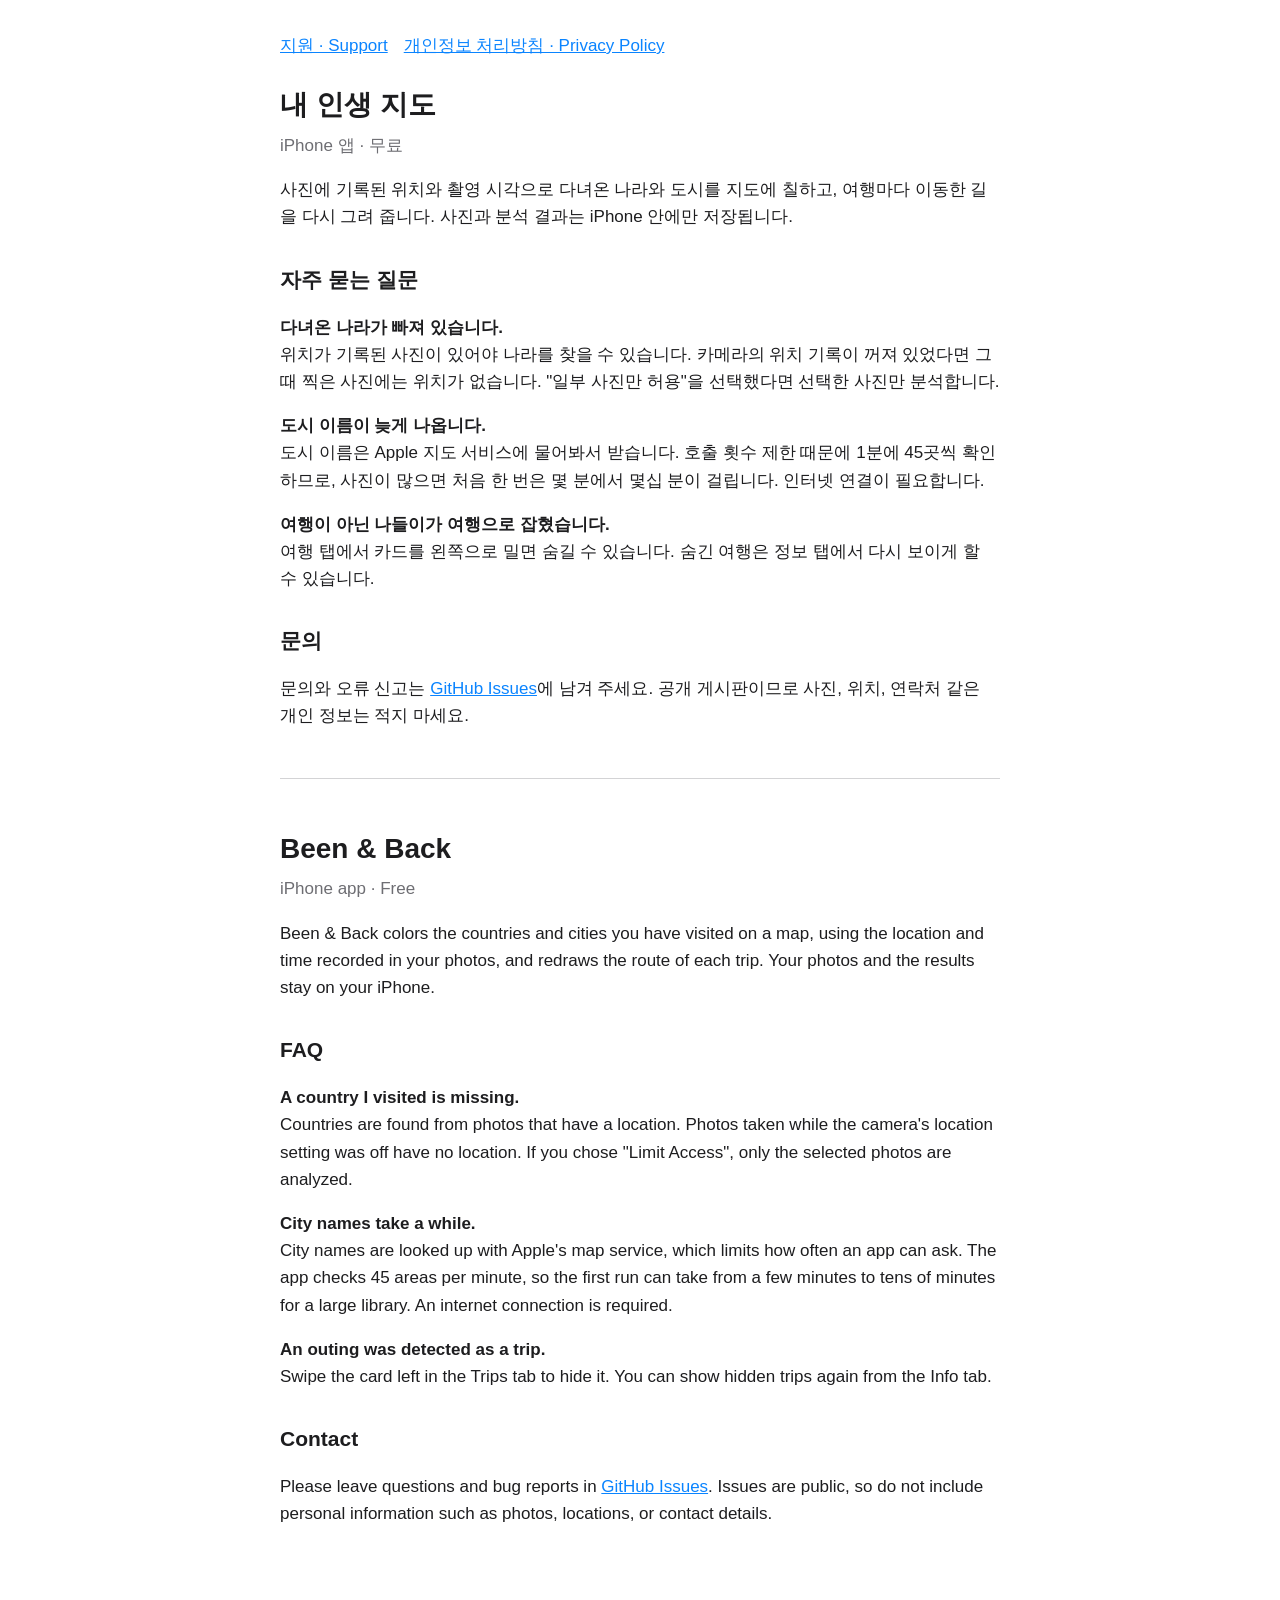
==== index.html @ 792a0f2b "Add support page and privacy policy Co-Authored-By: Claude Opus 5.5 <noreply@anthropic.com>" ====
<!doctype html>
<html lang="ko">
<head>
<meta charset="utf-8">
<meta name="viewport" content="width=device-width, initial-scale=1">
<title>내 인생 지도 (Been &amp; Back) 지원</title>
<link rel="stylesheet" href="style.css">
</head>
<body>
<main>
<nav><a href="index.html">지원 · Support</a><a href="privacy.html">개인정보 처리방침 · Privacy Policy</a></nav>

<h1>내 인생 지도</h1>
<p class="meta">iPhone 앱 · 무료</p>
<p>사진에 기록된 위치와 촬영 시각으로 다녀온 나라와 도시를 지도에 칠하고, 여행마다 이동한 길을 다시 그려 줍니다. 사진과 분석 결과는 iPhone 안에만 저장됩니다.</p>

<h2>자주 묻는 질문</h2>
<p><strong>다녀온 나라가 빠져 있습니다.</strong><br>
위치가 기록된 사진이 있어야 나라를 찾을 수 있습니다. 카메라의 위치 기록이 꺼져 있었다면 그때 찍은 사진에는 위치가 없습니다. "일부 사진만 허용"을 선택했다면 선택한 사진만 분석합니다.</p>
<p><strong>도시 이름이 늦게 나옵니다.</strong><br>
도시 이름은 Apple 지도 서비스에 물어봐서 받습니다. 호출 횟수 제한 때문에 1분에 45곳씩 확인하므로, 사진이 많으면 처음 한 번은 몇 분에서 몇십 분이 걸립니다. 인터넷 연결이 필요합니다.</p>
<p><strong>여행이 아닌 나들이가 여행으로 잡혔습니다.</strong><br>
여행 탭에서 카드를 왼쪽으로 밀면 숨길 수 있습니다. 숨긴 여행은 정보 탭에서 다시 보이게 할 수 있습니다.</p>

<h2>문의</h2>
<p>문의와 오류 신고는 <a href="https://github.com/wooklab/BeenAndBack-support/issues">GitHub Issues</a>에 남겨 주세요. 공개 게시판이므로 사진, 위치, 연락처 같은 개인 정보는 적지 마세요.</p>

<hr>

<h1 lang="en">Been &amp; Back</h1>
<p class="meta" lang="en">iPhone app · Free</p>
<p lang="en">Been &amp; Back colors the countries and cities you have visited on a map, using the location and time recorded in your photos, and redraws the route of each trip. Your photos and the results stay on your iPhone.</p>

<h2 lang="en">FAQ</h2>
<p lang="en"><strong>A country I visited is missing.</strong><br>
Countries are found from photos that have a location. Photos taken while the camera's location setting was off have no location. If you chose "Limit Access", only the selected photos are analyzed.</p>
<p lang="en"><strong>City names take a while.</strong><br>
City names are looked up with Apple's map service, which limits how often an app can ask. The app checks 45 areas per minute, so the first run can take from a few minutes to tens of minutes for a large library. An internet connection is required.</p>
<p lang="en"><strong>An outing was detected as a trip.</strong><br>
Swipe the card left in the Trips tab to hide it. You can show hidden trips again from the Info tab.</p>

<h2 lang="en">Contact</h2>
<p lang="en">Please leave questions and bug reports in <a href="https://github.com/wooklab/BeenAndBack-support/issues">GitHub Issues</a>. Issues are public, so do not include personal information such as photos, locations, or contact details.</p>
</main>
</body>
</html>
---- style.css ----
:root { color-scheme: light dark; --text: #1d1d1f; --muted: #6e6e73; --bg: #ffffff; --accent: #0a84ff; }
@media (prefers-color-scheme: dark) { :root { --text: #f5f5f7; --muted: #a1a1a6; --bg: #000000; } }
body { margin: 0; background: var(--bg); color: var(--text); font: 17px/1.6 -apple-system, BlinkMacSystemFont, "Apple SD Gothic Neo", sans-serif; }
main { max-width: 720px; margin: 0 auto; padding: 32px 16px 64px; }
h1 { font-size: 28px; margin-bottom: 4px; }
h2 { font-size: 21px; margin-top: 32px; }
p.meta { color: var(--muted); margin-top: 0; }
a { color: var(--accent); }
nav { display: flex; gap: 16px; margin-bottom: 24px; }
hr { border: none; border-top: 1px solid var(--muted); opacity: 0.3; margin: 48px 0; }
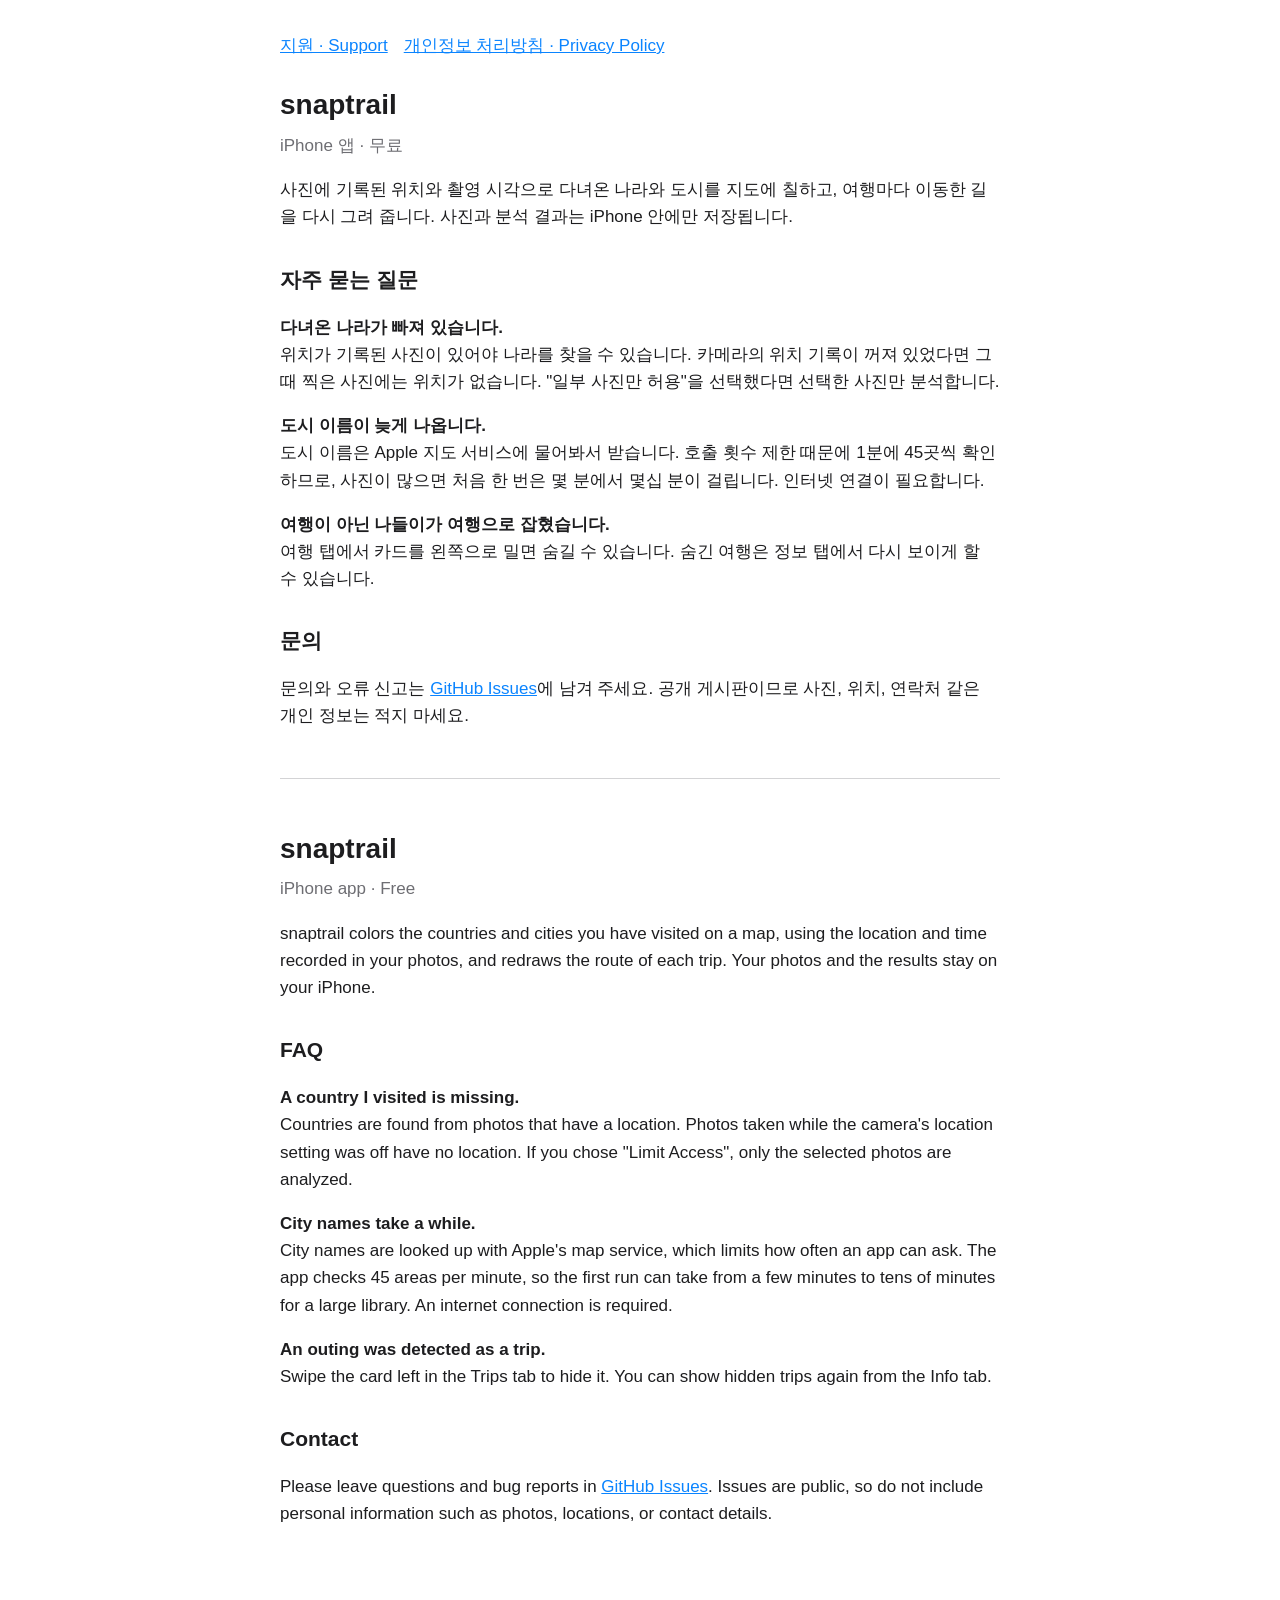
==== commit d9e84b82: "Rename the app to snaptrail Co-Authored-By: Claude Opus 5.5 <noreply@anthropic.com>" ====
--- a/index.html
+++ b/index.html
@@ -3,14 +3,14 @@
 <head>
 <meta charset="utf-8">
 <meta name="viewport" content="width=device-width, initial-scale=1">
-<title>내 인생 지도 (Been &amp; Back) 지원</title>
+<title>snaptrail 지원</title>
 <link rel="stylesheet" href="style.css">
 </head>
 <body>
 <main>
 <nav><a href="index.html">지원 · Support</a><a href="privacy.html">개인정보 처리방침 · Privacy Policy</a></nav>
 
-<h1>내 인생 지도</h1>
+<h1>snaptrail</h1>
 <p class="meta">iPhone 앱 · 무료</p>
 <p>사진에 기록된 위치와 촬영 시각으로 다녀온 나라와 도시를 지도에 칠하고, 여행마다 이동한 길을 다시 그려 줍니다. 사진과 분석 결과는 iPhone 안에만 저장됩니다.</p>
 
@@ -27,9 +27,9 @@
 
 <hr>
 
-<h1 lang="en">Been &amp; Back</h1>
+<h1 lang="en">snaptrail</h1>
 <p class="meta" lang="en">iPhone app · Free</p>
-<p lang="en">Been &amp; Back colors the countries and cities you have visited on a map, using the location and time recorded in your photos, and redraws the route of each trip. Your photos and the results stay on your iPhone.</p>
+<p lang="en">snaptrail colors the countries and cities you have visited on a map, using the location and time recorded in your photos, and redraws the route of each trip. Your photos and the results stay on your iPhone.</p>
 
 <h2 lang="en">FAQ</h2>
 <p lang="en"><strong>A country I visited is missing.</strong><br>
